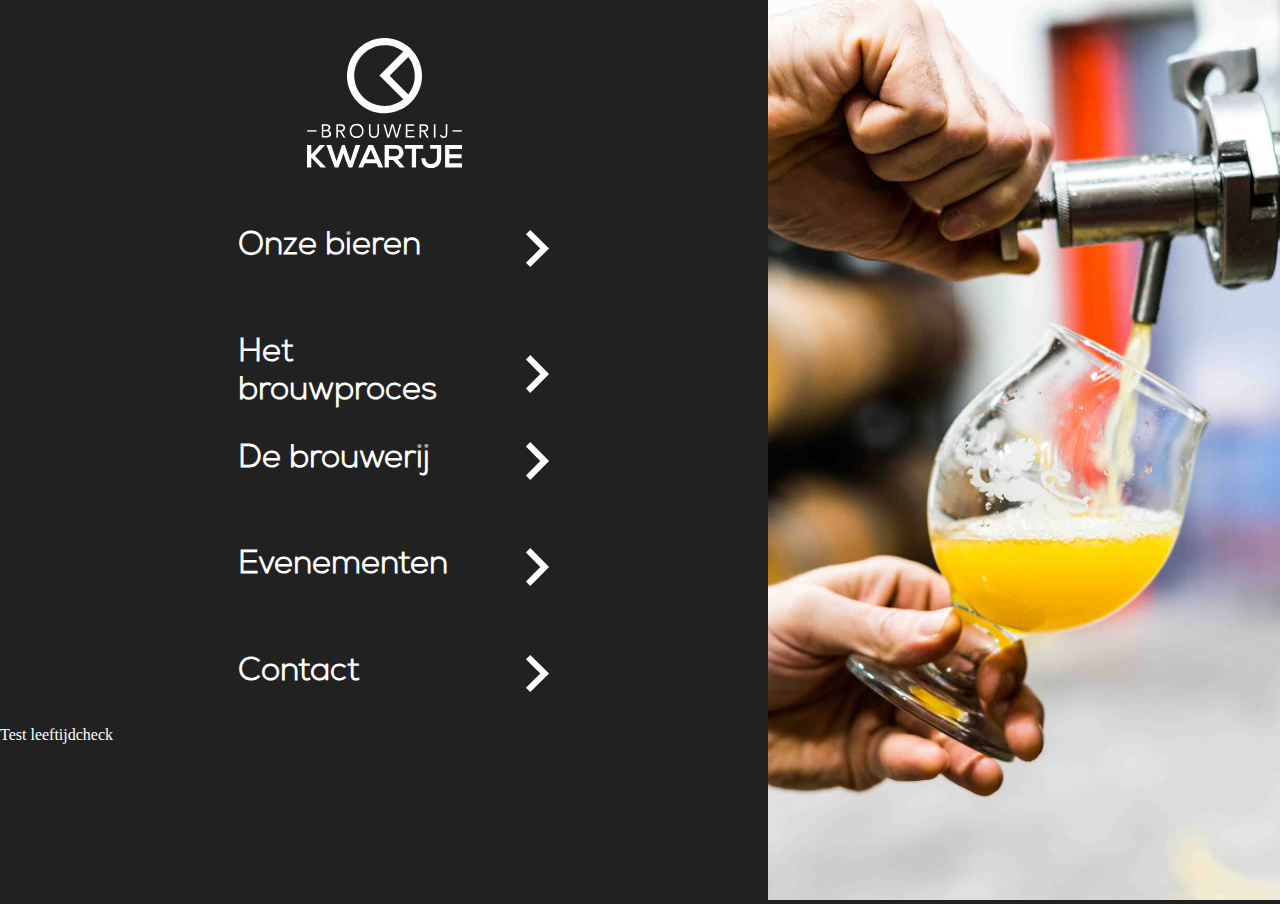
==== index.html @ 89b8fbfd "Add files via upload" ====
<!DOCTYPE html>
<html lang="en" dir="ltr">
  <head>
    <meta charset="utf-8">
    <meta name="viewport" content="width=device-width, initial-scale=1.0">
    <link rel="stylesheet" type="text/css" href="css/main.css">
    <script src="js/leeftijdcheck.js"></script>
    <title>Het kwartje - Home</title>
  </head>
  <body class="fullScreen">
    <div id="leeftijd">
      <div class="leeftijdVraag">
        <img src="img/kwartjeLogo.svg" alt="logo van het kwartje">
        <h2> Bent u 18 jaar of ouder? </h2>
        <form action="https://www.nix18.nl/"><input type="submit" value="Nee"></form>
        <form action=""><input type="submit" value="Ja"></form>
      </div>
    </div>
    <nav class="main">
      <figure class="logoMenu">
        <img src="img/kwartjeLogo.svg" alt="logo van het kwartje">
      </figure>
      <ul>
        <a href="biertjes.html">
          <li>
            <h2>Onze bieren</h2>
            <img src="img/arrow-right.svg" class="arrowMenu">
          </li>
        </a>
        <a href="brouwproces.html">
          <li>
            <h2>Het brouwproces</h2>
            <img src="img/arrow-right.svg" class="arrowMenu">
          </li>
        </a>
        <a href="brouwerij.html">
          <li>
            <h2>De brouwerij</h2>
            <img src="img/arrow-right.svg" class="arrowMenu">
          </li>
        </a>
        <a href="evenementen.html">
          <li>
            <h2>Evenementen</h2>
            <img src="img/arrow-right.svg" class="arrowMenu">
          </li>
        </a>
        <a href="contact.html">
          <li>
            <h2>Contact</h2>
            <img src="img/arrow-right.svg" class="arrowMenu">
          </li>
        </a>
      </ul>
      <div id="test">Test leeftijdcheck</div>
    </nav>

    <figure class="mainImage">
      <img src="img/biertap.jpg" alt="Een biertje dat wordt getapt uit een vat">
    </figure>
  </body>
</html>
---- css/main.css ----
@font-face {
  font-family: nexaBold;
  src: url(../fonts/Nexa/NexaBold.otf) format("opentype");
}
@font-face {
  font-family: nexaLight;
  src: url(../fonts/Nexa/NexaLight.otf) format("opentype");
}
@font-face {
  font-family: poppinsItalic;
  src: url(../fonts/Poppins/Poppins-Italic.ttf);
}
@font-face {
  font-family: poppinsMedium;
  src: url(../fonts/Poppins/Poppins-Medium.ttf);
}

/*
standaard
*/

html,
body {
  background-color: #212121;
  padding: 0;
  margin: 0;
  width: calc(100vw - (100vw - 100%));
  height: calc(100vh - (100vh - 100%));
  color: #ffffff;
}

a {
  color: #ffffff;
  text-decoration: none;
}

h1, h2, h3, h4, p {
  padding: 0;
  margin:0;
}

h1 {
  font-family: nexaLight, sans-serif;
  font-size: 3em;
  text-align: center;
}

h2 {
  font-family: nexaLight, sans-serif;
  font-size: 2em;
}

h3 {
  font-family: nexaLight, sans-serif;
  font-size: 1.5em;
}

h4 {
  font-family: poppinsItalic, sans-serif;
  font-size: 1.2em;
}

p {
  font-family: poppinsMedium, sans-serif;
  font-size: 1em;
}

ul {
  list-style-type: none;
}

#leeftijd {
  position: fixed;
  width: calc(100vw - (100vw - 100%));
  height: calc(100vh - (100vh - 100%));
  background-color: rgba(0,0,0,0.7);
  display: none;
}

.leeftijdVraag {
  position: relative;
  width: 20%;
  padding: 5%;
  margin: auto;
  background-color: #212121;
  border-radius: 15px;
}

.leeftijdVraag h2 {
  margin-top: 10%;
  text-align: center;
}

.leeftijdVraag img {
  margin: 0;
}

.leeftijdVraag form,
.leeftijdVraag > form > input {
  float: left;
  width: 50%;
}

/* header */

header {
  overflow: hidden;
  position: fixed;
  top: 0;
  width: 100%;
  height: 12%;
  background: rgb(33,33,33);
  background: linear-gradient(to top, rgba(33,33,33,0) 0%, rgba(33,33,33,0.6236695361738445) 15%, rgba(33,33,33,0.875770376509979) 30%, rgba(33,33,33,1) 100%);
  z-index: 100;
}

header li {
  max-height: 50%;
  display: inline;
  float: left;
}

header img {
  width: 100%;
}

.arrowHeader {
  height: inherit;
  width: 4%;
  height: 60%;
  max-height: 100%;
  margin: 0;
  float: left;
  transition: all .3s ease-out;
}

.arrowHeader:hover {
  transform: translateX(-10%);
}

.logoHeader {
  width: 6%;
  margin: 0;
  float: right;
  margin-right: 47.5%;
  transition: all .3s ease-out;
  margin-top: 0;
}

.logoHeader:hover {
  transform: scale(1.1);
}

/*
Fullscreen Menu Index
*/

.fullScreen {
  overflow: hidden;
}

.logoMenu {
  height: 18%;
  margin-top: 5%;
  text-align: center;
}

.logoMenu img {
  max-height: 100%;
  display: inline-block;
}

.main {
  height: 80%;
  width: 60%;
  float: left;
  margin: 0;
}

.main ul {
  height: 70%;
  margin-top: 5%;
  padding: 0;
}

.main li {
  margin: 1% auto;
  padding-top: 3%;
  height: 15%;
  width: 50%;

}

.main h2 {
  margin: auto 12%;
  width: 60%;
  display: inline-block;
  vertical-align: middle;
}

.arrowMenu {
  height: 50%;
  max-height: 100%;
  margin: auto;
  display: inline-block;
  vertical-align: middle;
  transition: all .3s ease-out;
}

.main li:hover > .arrowMenu {
  transform: translateX(20%);
}

/*
Menu foto Index
*/

.mainImage {
  width: 40%;
  height: 100%;
  float: left;
  margin: 0 0 0 0;
}

.mainImage img {
  object-fit: cover;
  margin: 0;
  height: 100%;
  max-height: 100%;
  width: 100%;
}

/*
Onze bieren
*/

.biertjes {
  margin-top: 10%;
}

.bierCard {
  float: left;
  width: 27%;
  margin: 3% 3% 1% 3%;
  cursor: pointer;
}

.bierCard img {
  width: 80%;
  margin-left: 10%;
  transition: all .3s ease-out;
  display: block;
  cursor: pointer;
}

.bierCard img:hover {
  transform: scale(1.05);
}

.bierCard input[type=checkbox]{
  display: none;
}

.cardOverlay {
  position: fixed;
  height: 100vh;
  width: 100vw;
  background-color: #111111;
  display: none;
  z-index: 200;
  overflow-x: hidden;
}

.cardArrow {
  display: block;
  margin-left: 80%;
  margin-top: -10%;
  width: 10%;
  transition: all .3s ease-out;
}

.bierCard:hover .cardArrow {
  transform: translateX(20px);
}

.cardText {
  width: 100%;
  margin-top: 2%;
}

.biertjes h1,
.cardText h4 {
  text-align: center;
}

.cardTaste table {
  width: 70%;
  margin-left: 15%;
}

.dot,
.dotFill,
.dotHalf {
  height: 15px;
  width: 15px;
  border-radius: 50%;
  display: inline-block;
}

.dotFill {
  background-color: #eee;
}

.dotHalf {
  background-color: #aaa;
}

/*
Detail pagina bier
*/

.cardFull {
  width: 60%;
  height: 60vh;
  margin: 10% auto 10% auto;
}


.cardFull img {
  width: 40%;
  float: left;
}

.cardFull .cardTaste {
  width: 60%;
  margin-top: 4%;
  float: left;
  text-align: left;
}

.cardFull .cardTaste table {
  margin: 6% 0 6% 0;
}

/*
Het brouwproces en de brouwerij
*/

.infoTitle {
  width: 100%;
  height: 40%;
  margin: 0 auto 0 auto;
}

.infoTitle img {
  object-fit: cover;
  margin: 0;
  height: 100%;
  max-width: 100%;
  width: 100%;
}

.infoTitle > h1 {
  position: relative;
  margin-top: -2%;
  text-shadow: 0px -3px 22px rgba(0, 0, 0, 0.8);
}

.infoPage {
  width: 60%;
  margin: 5% auto 0 auto;
}

.infoCol25,
.infoCol40,
.infoCol60,
.infoRow {
  float: left;
  padding: 1%;
}

.infoCol60 > p {
  margin-top: 5%;
  padding-right: 10%;
}

.infoCol25 > img,
.infoCol40 > img,
.infoCol60 > img {
  max-width: 100%;
  object-fit: cover;
}

.infoCol

.infoRow {
  width: 100%;
  margin: auto;
}

.infoCol25 {
  width: 23%;
}

.infoCol40 {
  width: 38%;
}

.infoCol60 {
  width: 58%;
}

/*
Evenementen
*/
.evenementen {
  width: 60%;
  margin: 7% auto 0 auto;
}

.eventCard {
  float: left;
  width: 100%;
  margin: 3% 3% 1% 3%;
  height: auto;
}

.eventInfo {
  float: left;
  width: 55%;
}

.eventInfo h2,
.eventInfo h3 {
  margin: 1%;
}

.eventButton {
  float: left;
  width: 35%;
  padding: 2% 4%;
  margin-top: 2%;
  text-align: center;
  border-radius: 15px;
  border: 1px solid #ffffff;
}

.eventButton:hover {
  border: 2px solid #ffffff;
}

.eventButton h3,
.eventButton img {
  display: inline-block;
}

.eventButton img {
  width: 8%;
}

.eventPrijs {
  float: right;
  margin-top: 2%;
}

.eventOrder {
  margin-top: 2%;
}

.eventImage {
  float: right;
  width: 40%;
  height: 100%;
}

.eventImage img {
  object-fit: cover;
  margin: 0;
  height: 100%;
  max-height: 100%;
  width: 100%;
}

/*
Bestellen
*/
.orderOverview {
  width: 40%;
  margin: 8% auto 0 auto;
  text-align: center;
}

.orderOverview h4 {
  text-align: right;
}

.orderForm {
  width: 30%;
  margin: 2% auto 5% auto;
}

input,
legend,
label,
select,
option {
  font-family: poppinsMedium, sans-serif;
  font-size: 1em;
  border: none;
  color: #ffffff;
}

fieldset, input {
  border-radius: 5px;
}

fieldset {
  margin-top: 3%;
}

input[type=text],
input[type=email],
input[type=date],
select{
 width: 100%;
 padding: 12px 20px;
 box-sizing: border-box;
 border-bottom: 1px solid #ffffff;
 background-color: #252525;
}

#foutmelding1,
#foutmelding2,
#foutmelding3,
#foutmelding4 {
  display: none;
  color: #D9470D;
}

input:focus:not(:placeholder-shown):invalid,
select:focus:not(:placeholder-shown):invalid {
  border: none;
  border-bottom: 2px solid #D9470D;
}

input:focus:not(:placeholder-shown):invalid + #foutmelding1,
input:focus:not(:placeholder-shown):invalid + #foutmelding2,
input:focus:not(:placeholder-shown):invalid + #foutmelding3,
input:focus:not(:placeholder-shown):invalid + label + #foutmelding4 {
  display: inline-block;
}

input:valid,
select:valid {
  border: none;
  border-bottom: 2px solid #5AC456;
}

input[type=submit] {
  border: 1px solid #ffffff;
  width: 40%;
  margin-left: 30%;
  font-size: 1.2em;
  padding: 2% 4%;
  margin-top: 2%;
  text-align: center;
  border-radius: 15px;
  background-color: inherit;
}
/*
Contact
*/
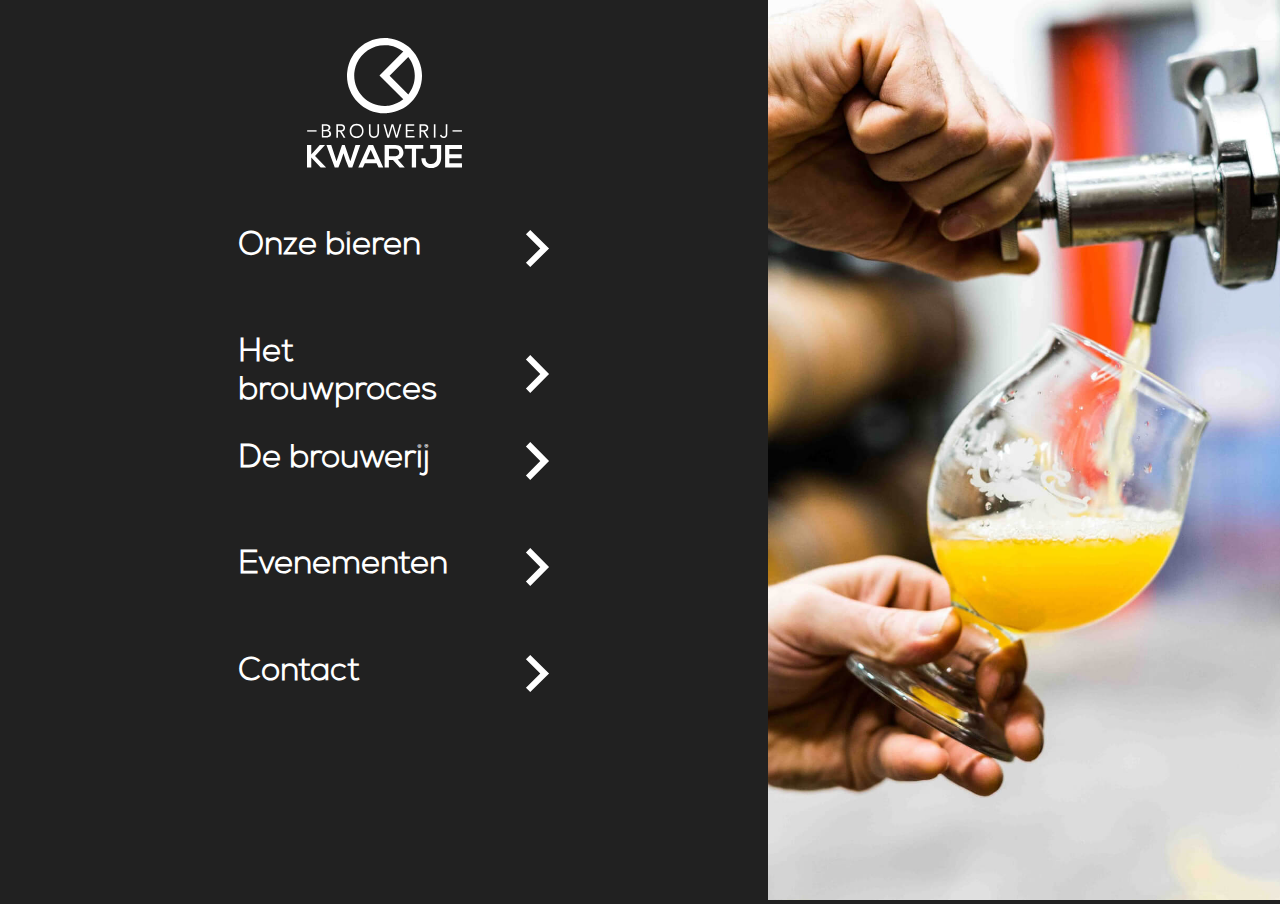
==== commit 2c91981c: "Remove test from home" ====
--- a/index.html
+++ b/index.html
@@ -52,7 +52,6 @@
           </li>
         </a>
       </ul>
-      <div id="test">Test leeftijdcheck</div>
     </nav>
 
     <figure class="mainImage">
